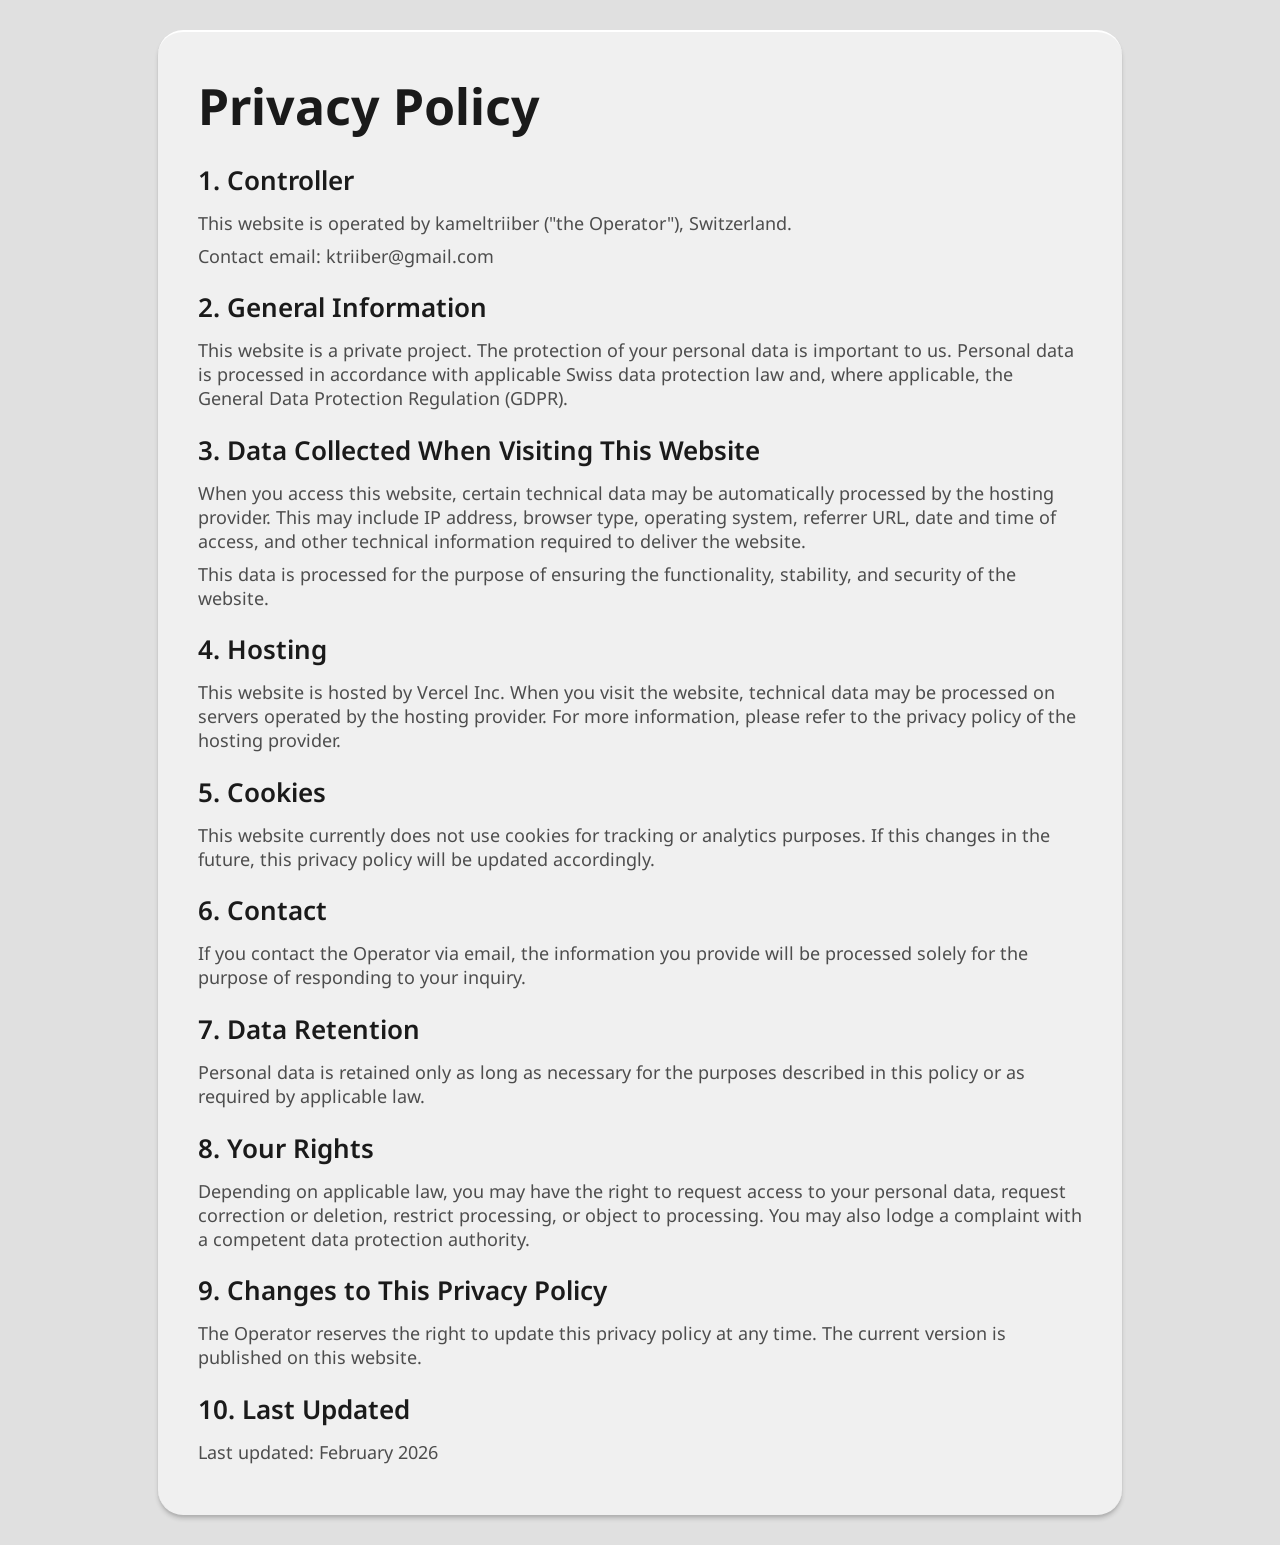
==== footer/privacy.html @ a61be0b7 "added Footer with Legal Notice and Privacy Policy" ====
<!DOCTYPE html>
<html lang="en">
    <head>
        <title>Privacy Policy</title>
        <meta name="description" content="Privacy Policy for Drug Empire Incremental">
        <meta name="viewport" content="width=device-width, initial-scale=1.0">
        <meta charset="utf-8">
        <link rel="stylesheet" href="sidestyles.css">

        <link rel="preconnect" href="https://fonts.googleapis.com">
        <link rel="preconnect" href="https://fonts.gstatic.com" crossorigin>
        <link href="https://fonts.googleapis.com/css2?family=Noto+Sans:ital,wght@0,100..900;1,100..900&display=swap" rel="stylesheet">

    </head>
    <body>
        <div class="bodydiv">
            <h1>Privacy Policy</h1>

            <h2>1. Controller</h2>
            <p>
            This website is operated by kameltriiber ("the Operator"), Switzerland.
            </p>
            <p>
            Contact email: ktriiber@gmail.com
            </p>

            <h2>2. General Information</h2>
            <p>
            This website is a private project. The protection of your personal data is important to us.
            Personal data is processed in accordance with applicable Swiss data protection law and,
            where applicable, the General Data Protection Regulation (GDPR).
            </p>

            <h2>3. Data Collected When Visiting This Website</h2>
            <p>
            When you access this website, certain technical data may be automatically processed by the hosting provider.
            This may include IP address, browser type, operating system, referrer URL, date and time of access,
            and other technical information required to deliver the website.
            </p>
            <p>
            This data is processed for the purpose of ensuring the functionality, stability, and security of the website.
            </p>

            <h2>4. Hosting</h2>
            <p>
            This website is hosted by Vercel Inc. When you visit the website, technical data may be processed on servers
            operated by the hosting provider. For more information, please refer to the privacy policy of the hosting provider.
            </p>

            <h2>5. Cookies</h2>
            <p>
            This website currently does not use cookies for tracking or analytics purposes.
            If this changes in the future, this privacy policy will be updated accordingly.
            </p>

            <h2>6. Contact</h2>
            <p>
            If you contact the Operator via email, the information you provide will be processed solely
            for the purpose of responding to your inquiry.
            </p>

            <h2>7. Data Retention</h2>
            <p>
            Personal data is retained only as long as necessary for the purposes described in this policy
            or as required by applicable law.
            </p>

            <h2>8. Your Rights</h2>
            <p>
            Depending on applicable law, you may have the right to request access to your personal data,
            request correction or deletion, restrict processing, or object to processing.
            You may also lodge a complaint with a competent data protection authority.
            </p>

            <h2>9. Changes to This Privacy Policy</h2>
            <p>
            The Operator reserves the right to update this privacy policy at any time.
            The current version is published on this website.
            </p>

            <h2>10. Last Updated</h2>
            <p>
            Last updated: February 2026
            </p>
        </div>
    </body>
    <footer>
    </footer>
</html>
---- footer/sidestyles.css ----
:root {
    --bg-dark: hsl(0 0% 88%);
    --bg: hsl(0 0% 94%);
    --bg-light: hsl(0 0% 100%);

    --text: hsl(0 0 10%);
    --text-muted: hsl(0 0 30%);

    --shadow: 0px 2px 2px hsla(0, 0%, 0%, 0.07), 0px 4px 4px hsla(0, 0%, 0%, 0.15);
}

* {
    font-family: "Noto Sans", sans-serif;
}

body {
    background-color: var(--bg-dark);
}

.bodydiv {
    background-color: var(--bg);
    width: 70%;
    max-width: 1020px;
    border-radius: 25px;
    padding: 40px;
    display: block;
    margin: 30px auto;

    box-shadow: var(--shadow);
    border-top: solid 2px var(--bg-light);
    border-bottom: solid 2px var(--bg);
}

h1, h2, h3 {
    color: var(--text);
}

h1 {
    font-size: 50px;
    font-weight: 700;
    margin-bottom: 0.3em;
    margin-top: 0;
}

h2 {
    font-size: 26px;
    margin-bottom: 0.5em;
    font-weight: 600;
}

h3 {
    font-size: 20px;
    margin-bottom: 0.3em;
    font-weight: 600;
}

p {
    color: var(--text-muted);
    font-size: 18px;
    margin-top: 0;
    margin-bottom: 0.5em;
}
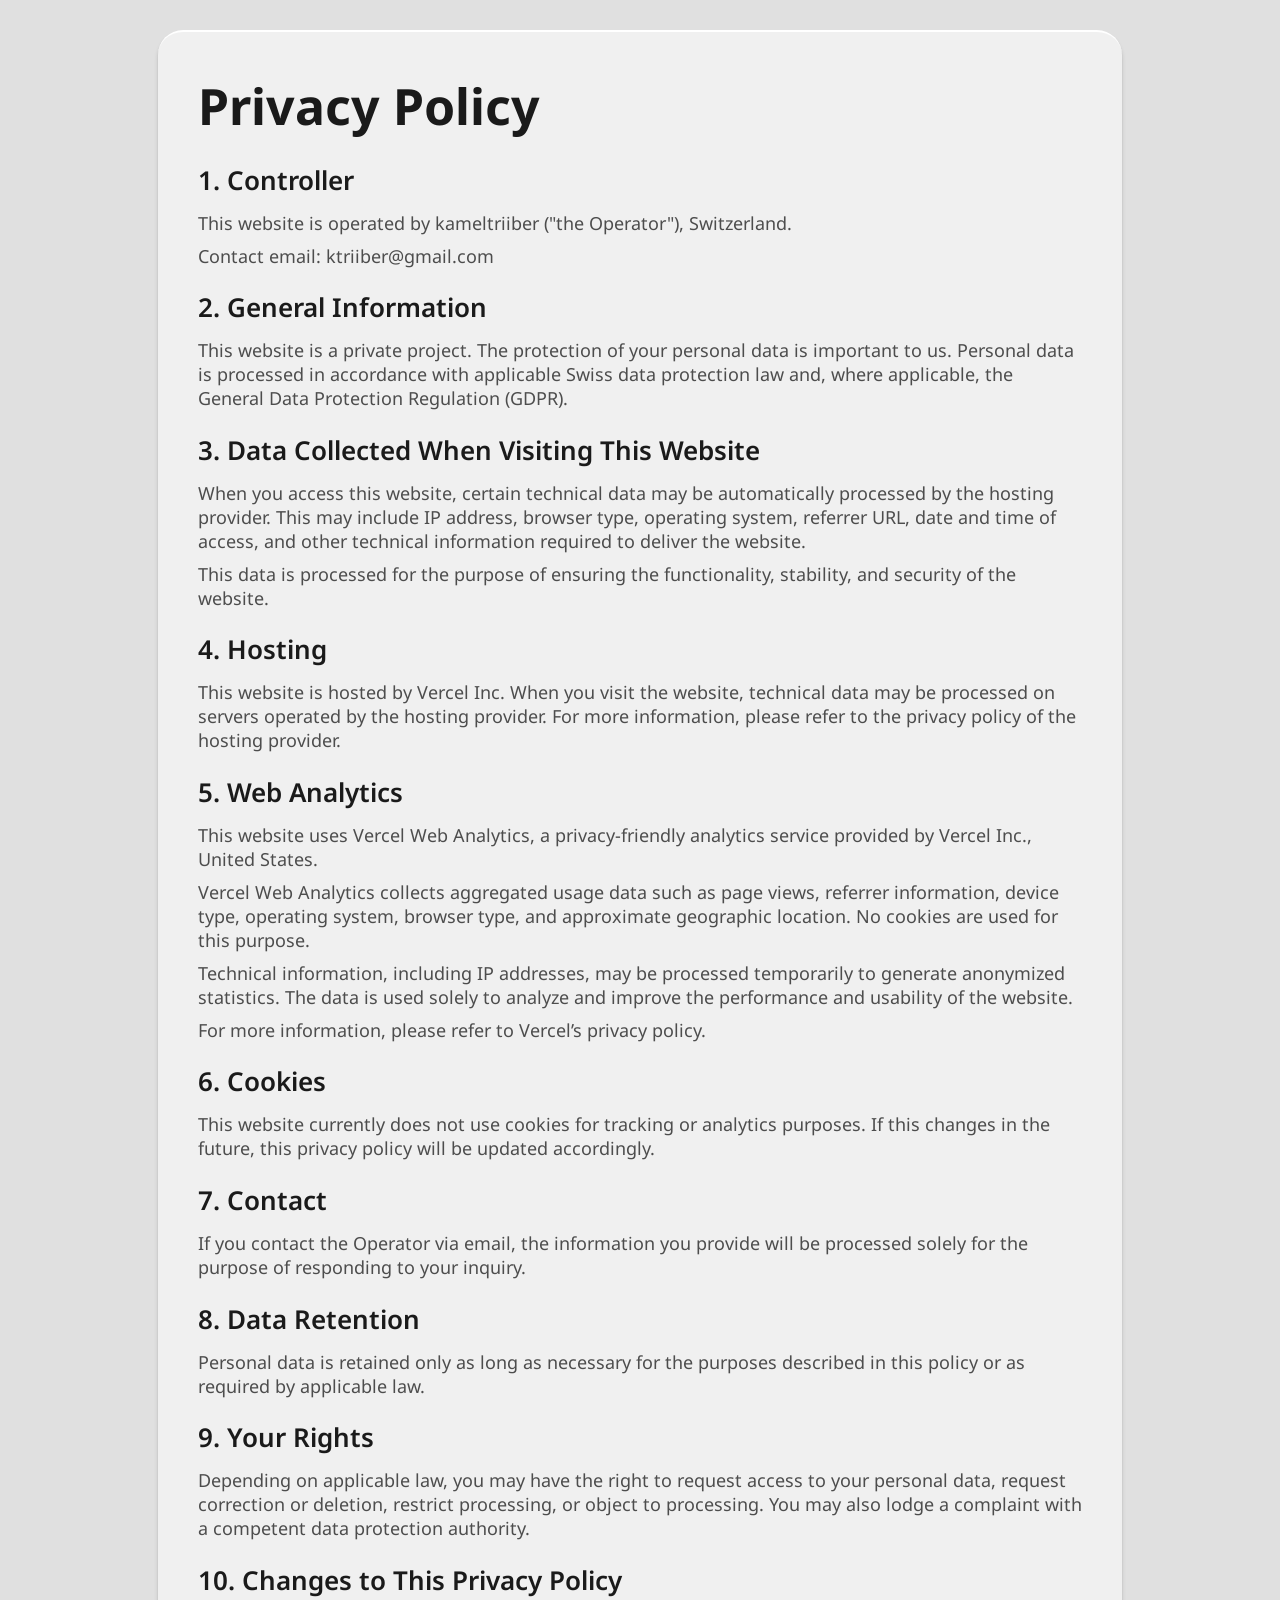
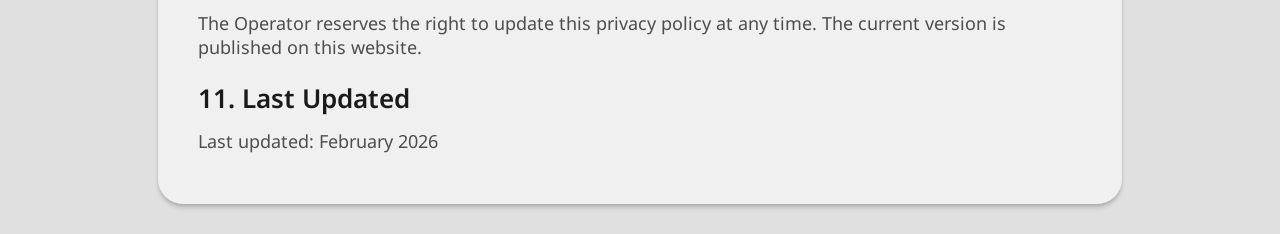
==== commit c6c49cba: "added vercel web analytics?" ====
--- a/footer/privacy.html
+++ b/footer/privacy.html
@@ -47,38 +47,52 @@
             operated by the hosting provider. For more information, please refer to the privacy policy of the hosting provider.
             </p>
 
-            <h2>5. Cookies</h2>
+            <h2>5. Web Analytics</h2>
+            <p>
+            This website uses Vercel Web Analytics, a privacy-friendly analytics service provided by Vercel Inc., United States.
+            </p>
+            <p>
+            Vercel Web Analytics collects aggregated usage data such as page views, referrer information, device type, operating system, browser type, and approximate geographic location. No cookies are used for this purpose.
+            </p>
+            <p>
+            Technical information, including IP addresses, may be processed temporarily to generate anonymized statistics. The data is used solely to analyze and improve the performance and usability of the website.
+            </p>
+            <p>
+            For more information, please refer to Vercel’s privacy policy.
+            </p>
+
+            <h2>6. Cookies</h2>
             <p>
             This website currently does not use cookies for tracking or analytics purposes.
             If this changes in the future, this privacy policy will be updated accordingly.
             </p>
 
-            <h2>6. Contact</h2>
+            <h2>7. Contact</h2>
             <p>
             If you contact the Operator via email, the information you provide will be processed solely
             for the purpose of responding to your inquiry.
             </p>
 
-            <h2>7. Data Retention</h2>
+            <h2>8. Data Retention</h2>
             <p>
             Personal data is retained only as long as necessary for the purposes described in this policy
             or as required by applicable law.
             </p>
 
-            <h2>8. Your Rights</h2>
+            <h2>9. Your Rights</h2>
             <p>
             Depending on applicable law, you may have the right to request access to your personal data,
             request correction or deletion, restrict processing, or object to processing.
             You may also lodge a complaint with a competent data protection authority.
             </p>
 
-            <h2>9. Changes to This Privacy Policy</h2>
+            <h2>10. Changes to This Privacy Policy</h2>
             <p>
             The Operator reserves the right to update this privacy policy at any time.
             The current version is published on this website.
             </p>
 
-            <h2>10. Last Updated</h2>
+            <h2>11. Last Updated</h2>
             <p>
             Last updated: February 2026
             </p>
@@ -86,4 +100,4 @@
     </body>
     <footer>
     </footer>
-</html>+</html>
